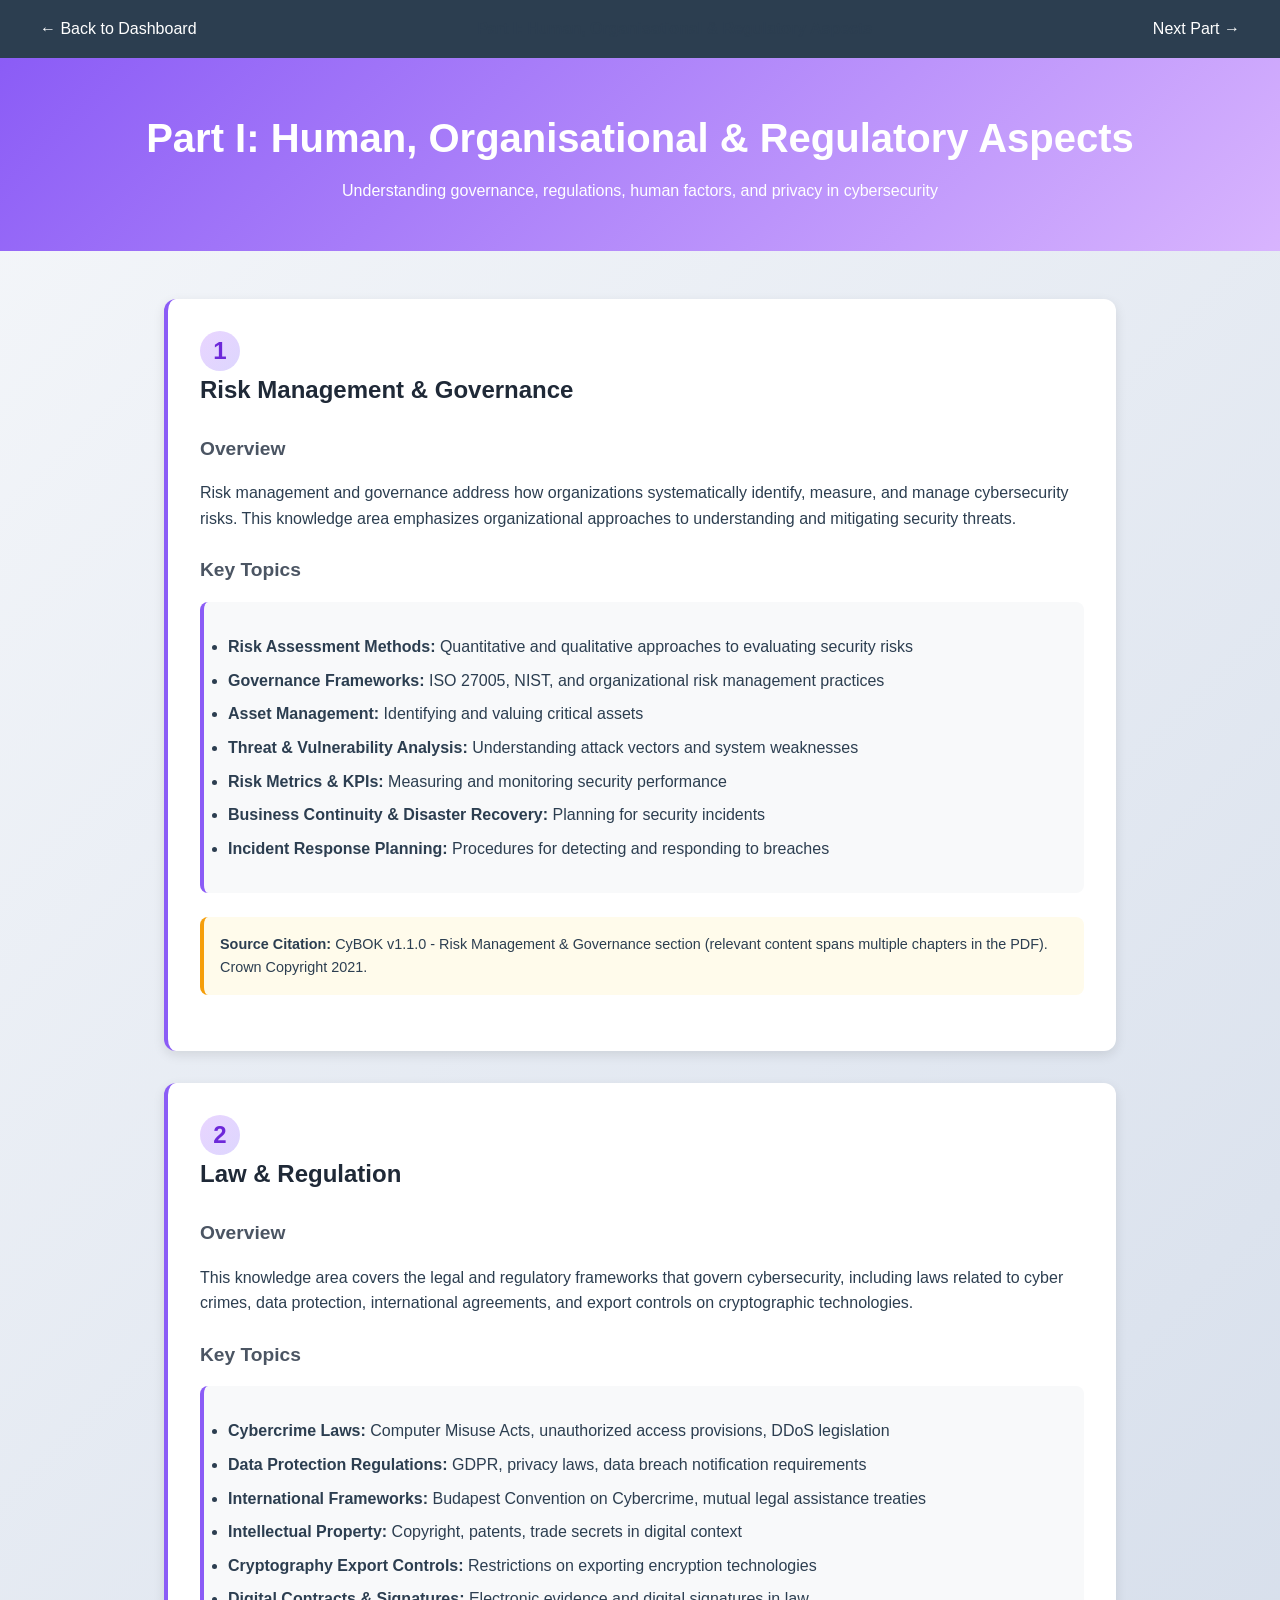
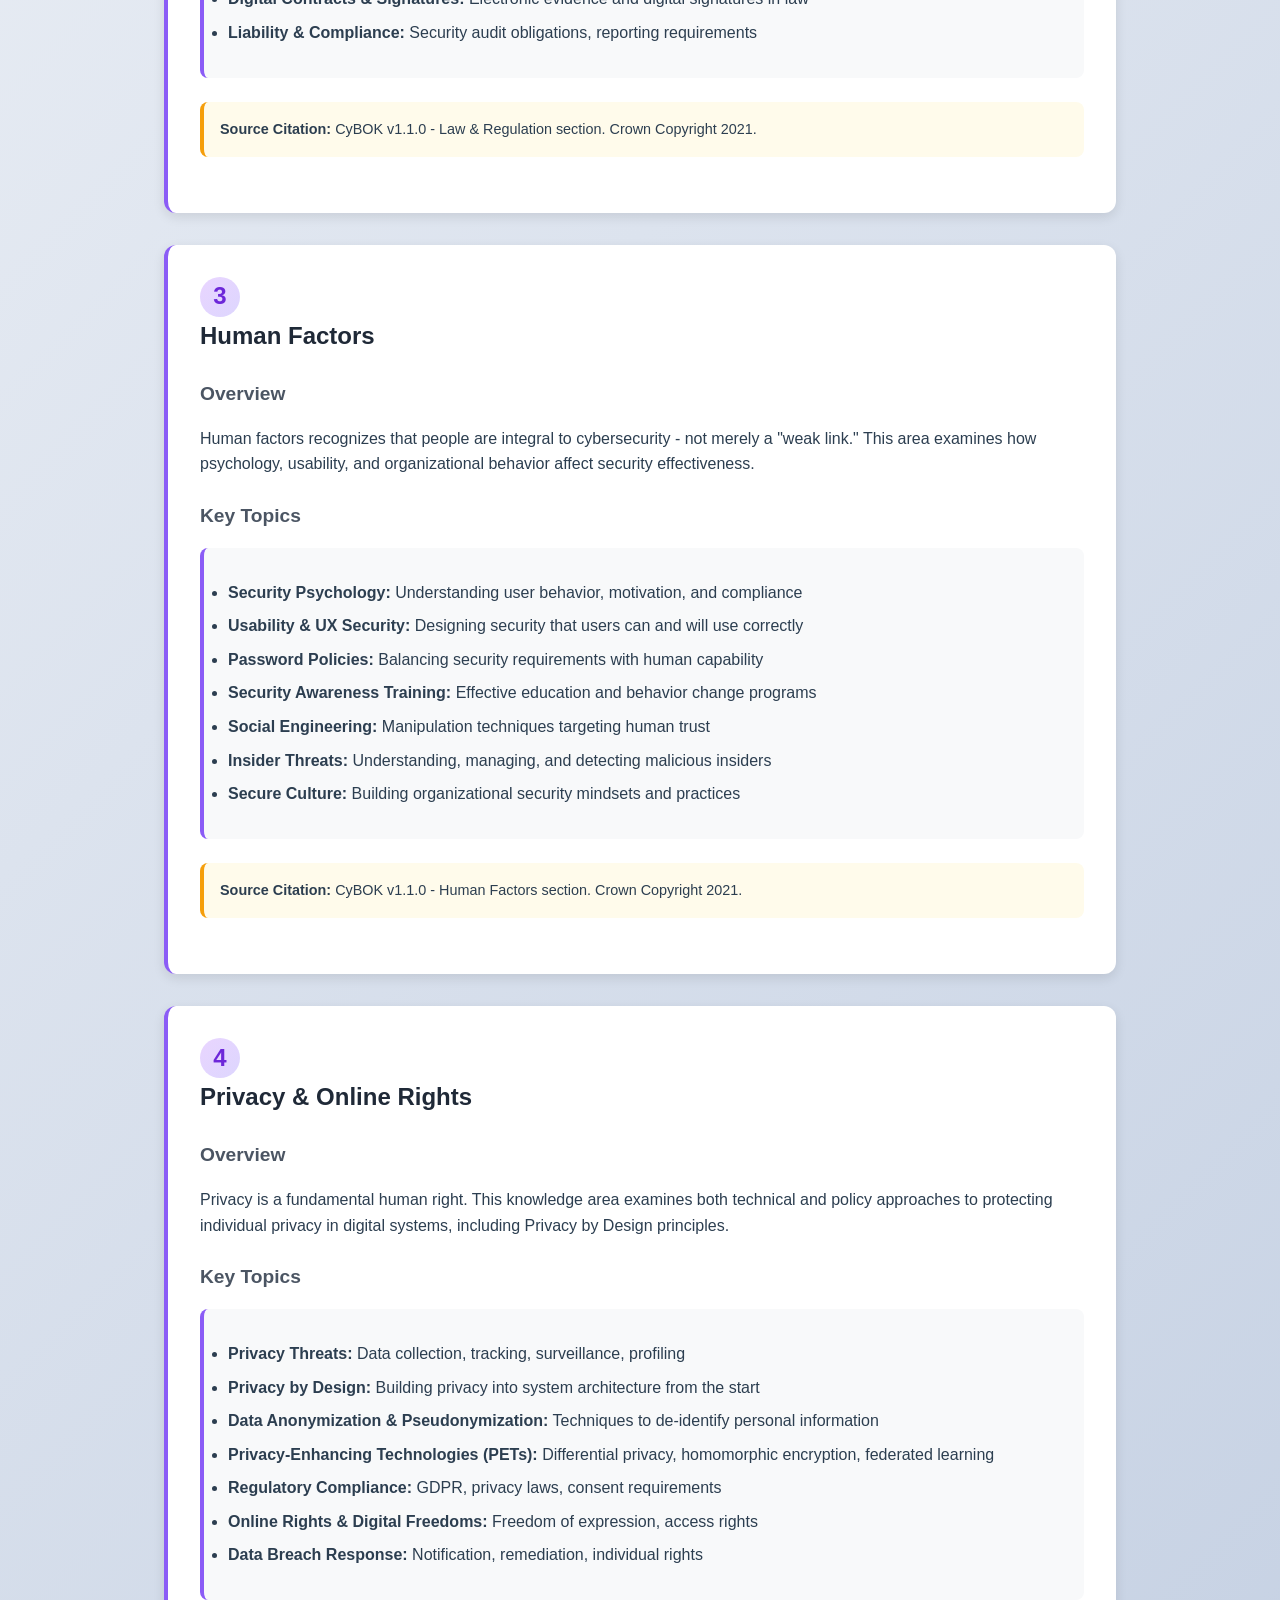
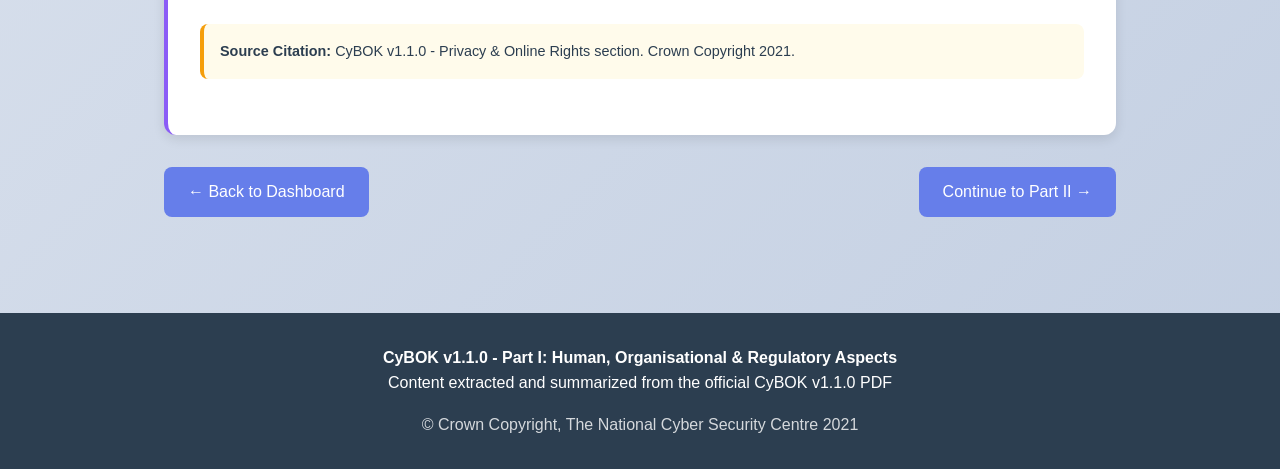
==== part-1.html @ 585366ef "Add files via upload" ====
<!DOCTYPE html>
<html lang="id">
<head>
  <meta charset="UTF-8">
  <meta name="viewport" content="width=device-width, initial-scale=1.0">
  <meta name="description" content="Part I: Human, Organisational & Regulatory Aspects - CyBOK">
  <title>Part I - CyBOK v1.1.0</title>
  <style>
    * { box-sizing: border-box; margin: 0; padding: 0; }
    :root { --transition-smooth: all 0.3s cubic-bezier(0.4, 0, 0.2, 1); }
    html { scroll-behavior: smooth; }
    body {
      font-family: -apple-system, BlinkMacSystemFont, 'Segoe UI', sans-serif;
      background: linear-gradient(135deg, #f5f7fa 0%, #c3cfe2 100%);
      color: #2c3e50;
      line-height: 1.6;
    }
    .navbar {
      background: #2c3e50;
      padding: 1rem 1.5rem;
      display: flex;
      justify-content: space-between;
      align-items: center;
      box-shadow: 0 2px 10px rgba(0,0,0,0.1);
    }
    .navbar a {
      color: white;
      text-decoration: none;
      margin: 0 1rem;
      transition: var(--transition-smooth);
    }
    .navbar a:hover { color: #667eea; }
    .header {
      background: linear-gradient(135deg, #8B5CF6 0%, #D8B4FE 100%);
      color: white;
      padding: 3rem 1.5rem;
      text-align: center;
    }
    .header h1 { font-size: 2.5rem; margin-bottom: 0.5rem; }
    .container { max-width: 1000px; margin: 0 auto; padding: 3rem 1.5rem; }
    .ka-card {
      background: white;
      border-radius: 12px;
      padding: 2rem;
      margin-bottom: 2rem;
      box-shadow: 0 4px 12px rgba(0,0,0,0.1);
      border-left: 4px solid #8B5CF6;
    }
    .ka-card h3 { font-size: 1.5rem; margin-bottom: 1rem; color: #1f2937; }
    .ka-number {
      display: inline-block;
      width: 40px;
      height: 40px;
      background: linear-gradient(135deg, #E9D5FF, #DDD6FE);
      color: #6D28D9;
      border-radius: 50%;
      display: flex;
      align-items: center;
      justify-content: center;
      font-weight: 700;
      margin-right: 1rem;
    }
    .section-title { font-size: 1.2rem; font-weight: 700; color: #4b5563; margin: 1.5rem 0 1rem; }
    .key-points {
      background: #f8f9fa;
      border-left: 4px solid #8B5CF6;
      padding: 1.5rem;
      margin: 1rem 0;
      border-radius: 8px;
    }
    .key-points li { margin: 0.5rem 0; }
    .pdf-citation {
      background: #fffbeb;
      border-left: 4px solid #f59e0b;
      padding: 1rem;
      margin: 1.5rem 0;
      border-radius: 8px;
      font-size: 0.9rem;
    }
    .footer {
      background: #2c3e50;
      color: white;
      text-align: center;
      padding: 2rem 1.5rem;
      margin-top: 3rem;
    }
    .nav-buttons {
      display: flex;
      gap: 1rem;
      justify-content: space-between;
      margin-top: 2rem;
    }
    .nav-btn {
      padding: 0.75rem 1.5rem;
      background: #667eea;
      color: white;
      text-decoration: none;
      border-radius: 8px;
      transition: var(--transition-smooth);
    }
    .nav-btn:hover { background: #764ba2; }
    .nav-btn:disabled { background: #ccc; cursor: not-allowed; }
  </style>
</head>
<body>

  <div class="navbar">
    <a href="index-dashboard.html">← Back to Dashboard</a>
    <strong>Part I: Human, Organisational & Regulatory Aspects</strong>
    <a href="part-2.html">Next Part →</a>
  </div>

  <div class="header">
    <h1>Part I: Human, Organisational & Regulatory Aspects</h1>
    <p>Understanding governance, regulations, human factors, and privacy in cybersecurity</p>
  </div>

  <div class="container">
    
    <!-- KA 1 -->
    <div class="ka-card">
      <h3><span class="ka-number">1</span>Risk Management & Governance</h3>
      
      <div class="section-title">Overview</div>
      <p>Risk management and governance address how organizations systematically identify, measure, and manage cybersecurity risks. This knowledge area emphasizes organizational approaches to understanding and mitigating security threats.</p>
      
      <div class="section-title">Key Topics</div>
      <ul class="key-points">
        <li><strong>Risk Assessment Methods:</strong> Quantitative and qualitative approaches to evaluating security risks</li>
        <li><strong>Governance Frameworks:</strong> ISO 27005, NIST, and organizational risk management practices</li>
        <li><strong>Asset Management:</strong> Identifying and valuing critical assets</li>
        <li><strong>Threat & Vulnerability Analysis:</strong> Understanding attack vectors and system weaknesses</li>
        <li><strong>Risk Metrics & KPIs:</strong> Measuring and monitoring security performance</li>
        <li><strong>Business Continuity & Disaster Recovery:</strong> Planning for security incidents</li>
        <li><strong>Incident Response Planning:</strong> Procedures for detecting and responding to breaches</li>
      </ul>
      
      <div class="pdf-citation">
        <strong>Source Citation:</strong> CyBOK v1.1.0 - Risk Management & Governance section (relevant content spans multiple chapters in the PDF). Crown Copyright 2021.
      </div>
    </div>

    <!-- KA 2 -->
    <div class="ka-card">
      <h3><span class="ka-number">2</span>Law & Regulation</h3>
      
      <div class="section-title">Overview</div>
      <p>This knowledge area covers the legal and regulatory frameworks that govern cybersecurity, including laws related to cyber crimes, data protection, international agreements, and export controls on cryptographic technologies.</p>
      
      <div class="section-title">Key Topics</div>
      <ul class="key-points">
        <li><strong>Cybercrime Laws:</strong> Computer Misuse Acts, unauthorized access provisions, DDoS legislation</li>
        <li><strong>Data Protection Regulations:</strong> GDPR, privacy laws, data breach notification requirements</li>
        <li><strong>International Frameworks:</strong> Budapest Convention on Cybercrime, mutual legal assistance treaties</li>
        <li><strong>Intellectual Property:</strong> Copyright, patents, trade secrets in digital context</li>
        <li><strong>Cryptography Export Controls:</strong> Restrictions on exporting encryption technologies</li>
        <li><strong>Digital Contracts & Signatures:</strong> Electronic evidence and digital signatures in law</li>
        <li><strong>Liability & Compliance:</strong> Security audit obligations, reporting requirements</li>
      </ul>
      
      <div class="pdf-citation">
        <strong>Source Citation:</strong> CyBOK v1.1.0 - Law & Regulation section. Crown Copyright 2021.
      </div>
    </div>

    <!-- KA 3 -->
    <div class="ka-card">
      <h3><span class="ka-number">3</span>Human Factors</h3>
      
      <div class="section-title">Overview</div>
      <p>Human factors recognizes that people are integral to cybersecurity - not merely a "weak link." This area examines how psychology, usability, and organizational behavior affect security effectiveness.</p>
      
      <div class="section-title">Key Topics</div>
      <ul class="key-points">
        <li><strong>Security Psychology:</strong> Understanding user behavior, motivation, and compliance</li>
        <li><strong>Usability & UX Security:</strong> Designing security that users can and will use correctly</li>
        <li><strong>Password Policies:</strong> Balancing security requirements with human capability</li>
        <li><strong>Security Awareness Training:</strong> Effective education and behavior change programs</li>
        <li><strong>Social Engineering:</strong> Manipulation techniques targeting human trust</li>
        <li><strong>Insider Threats:</strong> Understanding, managing, and detecting malicious insiders</li>
        <li><strong>Secure Culture:</strong> Building organizational security mindsets and practices</li>
      </ul>
      
      <div class="pdf-citation">
        <strong>Source Citation:</strong> CyBOK v1.1.0 - Human Factors section. Crown Copyright 2021.
      </div>
    </div>

    <!-- KA 4 -->
    <div class="ka-card">
      <h3><span class="ka-number">4</span>Privacy & Online Rights</h3>
      
      <div class="section-title">Overview</div>
      <p>Privacy is a fundamental human right. This knowledge area examines both technical and policy approaches to protecting individual privacy in digital systems, including Privacy by Design principles.</p>
      
      <div class="section-title">Key Topics</div>
      <ul class="key-points">
        <li><strong>Privacy Threats:</strong> Data collection, tracking, surveillance, profiling</li>
        <li><strong>Privacy by Design:</strong> Building privacy into system architecture from the start</li>
        <li><strong>Data Anonymization & Pseudonymization:</strong> Techniques to de-identify personal information</li>
        <li><strong>Privacy-Enhancing Technologies (PETs):</strong> Differential privacy, homomorphic encryption, federated learning</li>
        <li><strong>Regulatory Compliance:</strong> GDPR, privacy laws, consent requirements</li>
        <li><strong>Online Rights & Digital Freedoms:</strong> Freedom of expression, access rights</li>
        <li><strong>Data Breach Response:</strong> Notification, remediation, individual rights</li>
      </ul>
      
      <div class="pdf-citation">
        <strong>Source Citation:</strong> CyBOK v1.1.0 - Privacy & Online Rights section. Crown Copyright 2021.
      </div>
    </div>

    <div class="nav-buttons">
      <a href="index-dashboard.html" class="nav-btn">← Back to Dashboard</a>
      <a href="part-2.html" class="nav-btn">Continue to Part II →</a>
    </div>

  </div>

  <footer class="footer">
    <p><strong>CyBOK v1.1.0 - Part I: Human, Organisational & Regulatory Aspects</strong></p>
    <p>Content extracted and summarized from the official CyBOK v1.1.0 PDF</p>
    <p style="margin-top: 1rem; opacity: 0.8;">© Crown Copyright, The National Cyber Security Centre 2021</p>
  </footer>

</body>
</html>
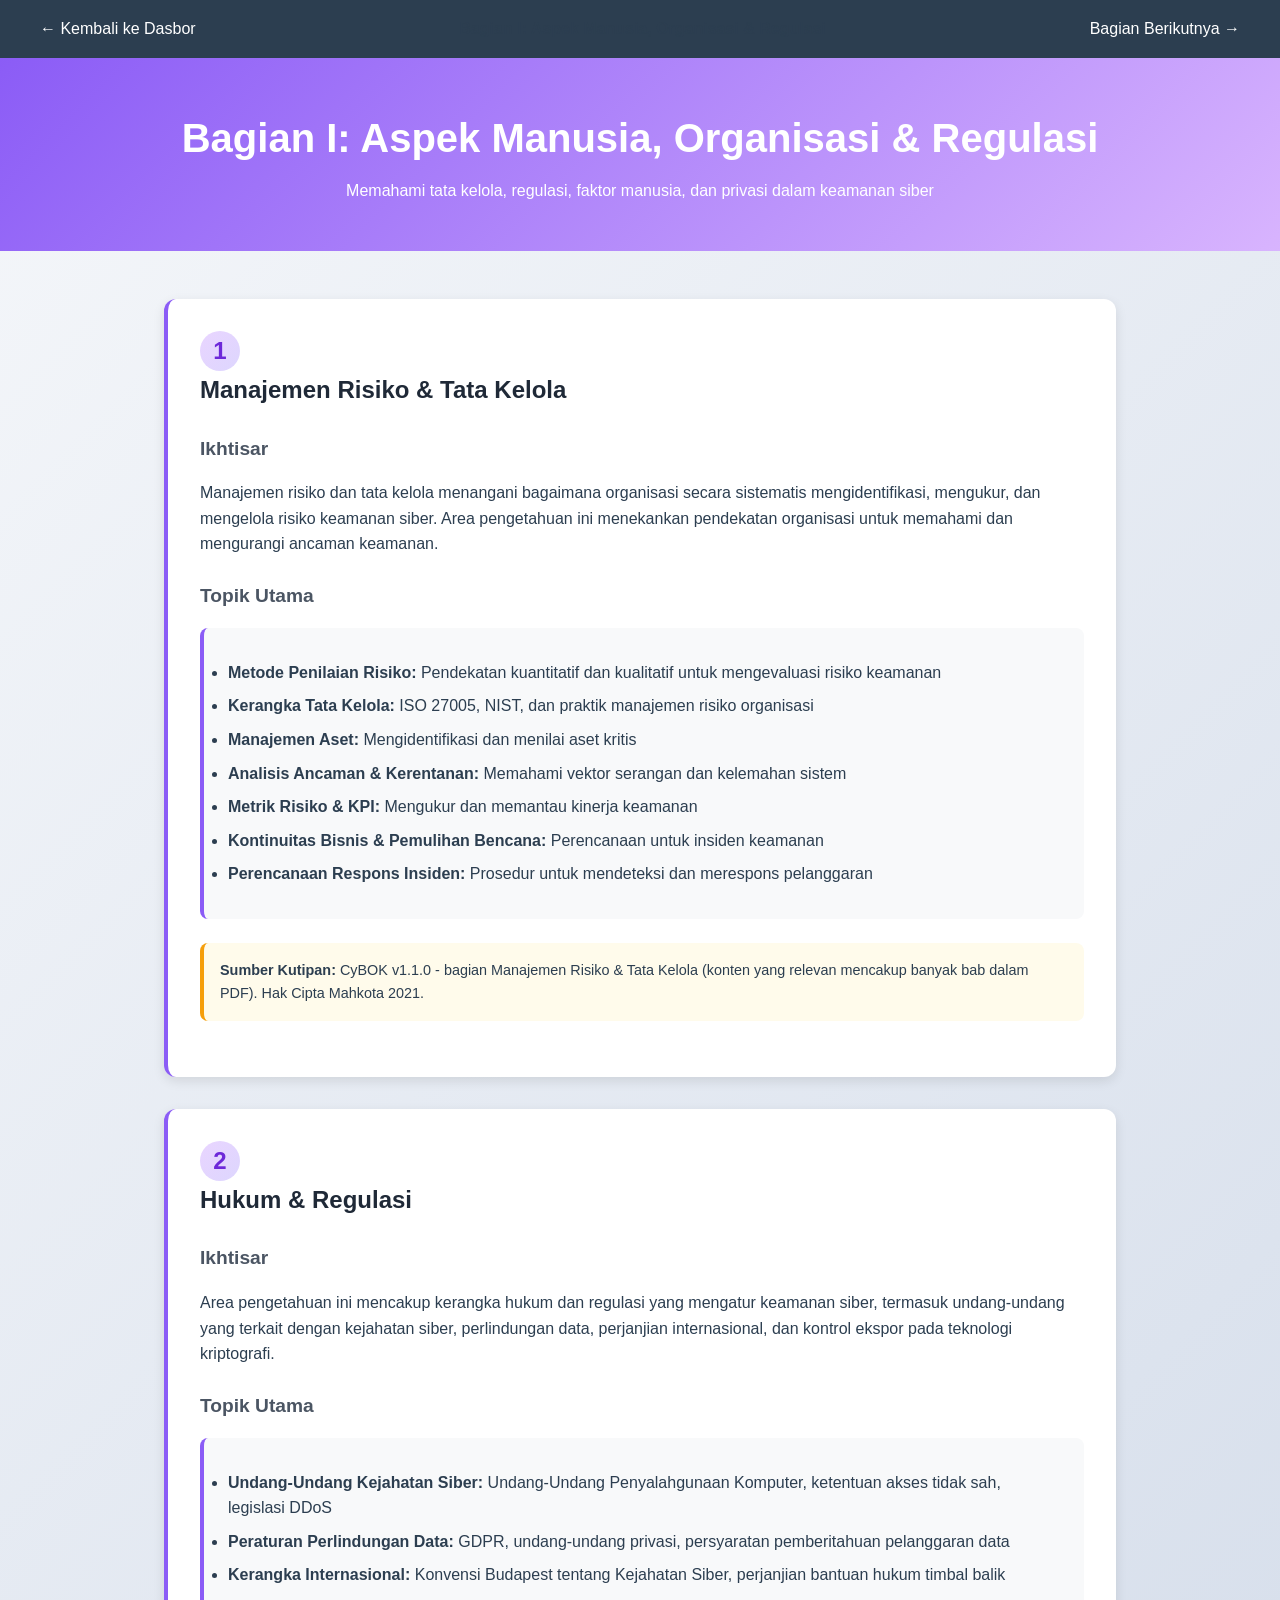
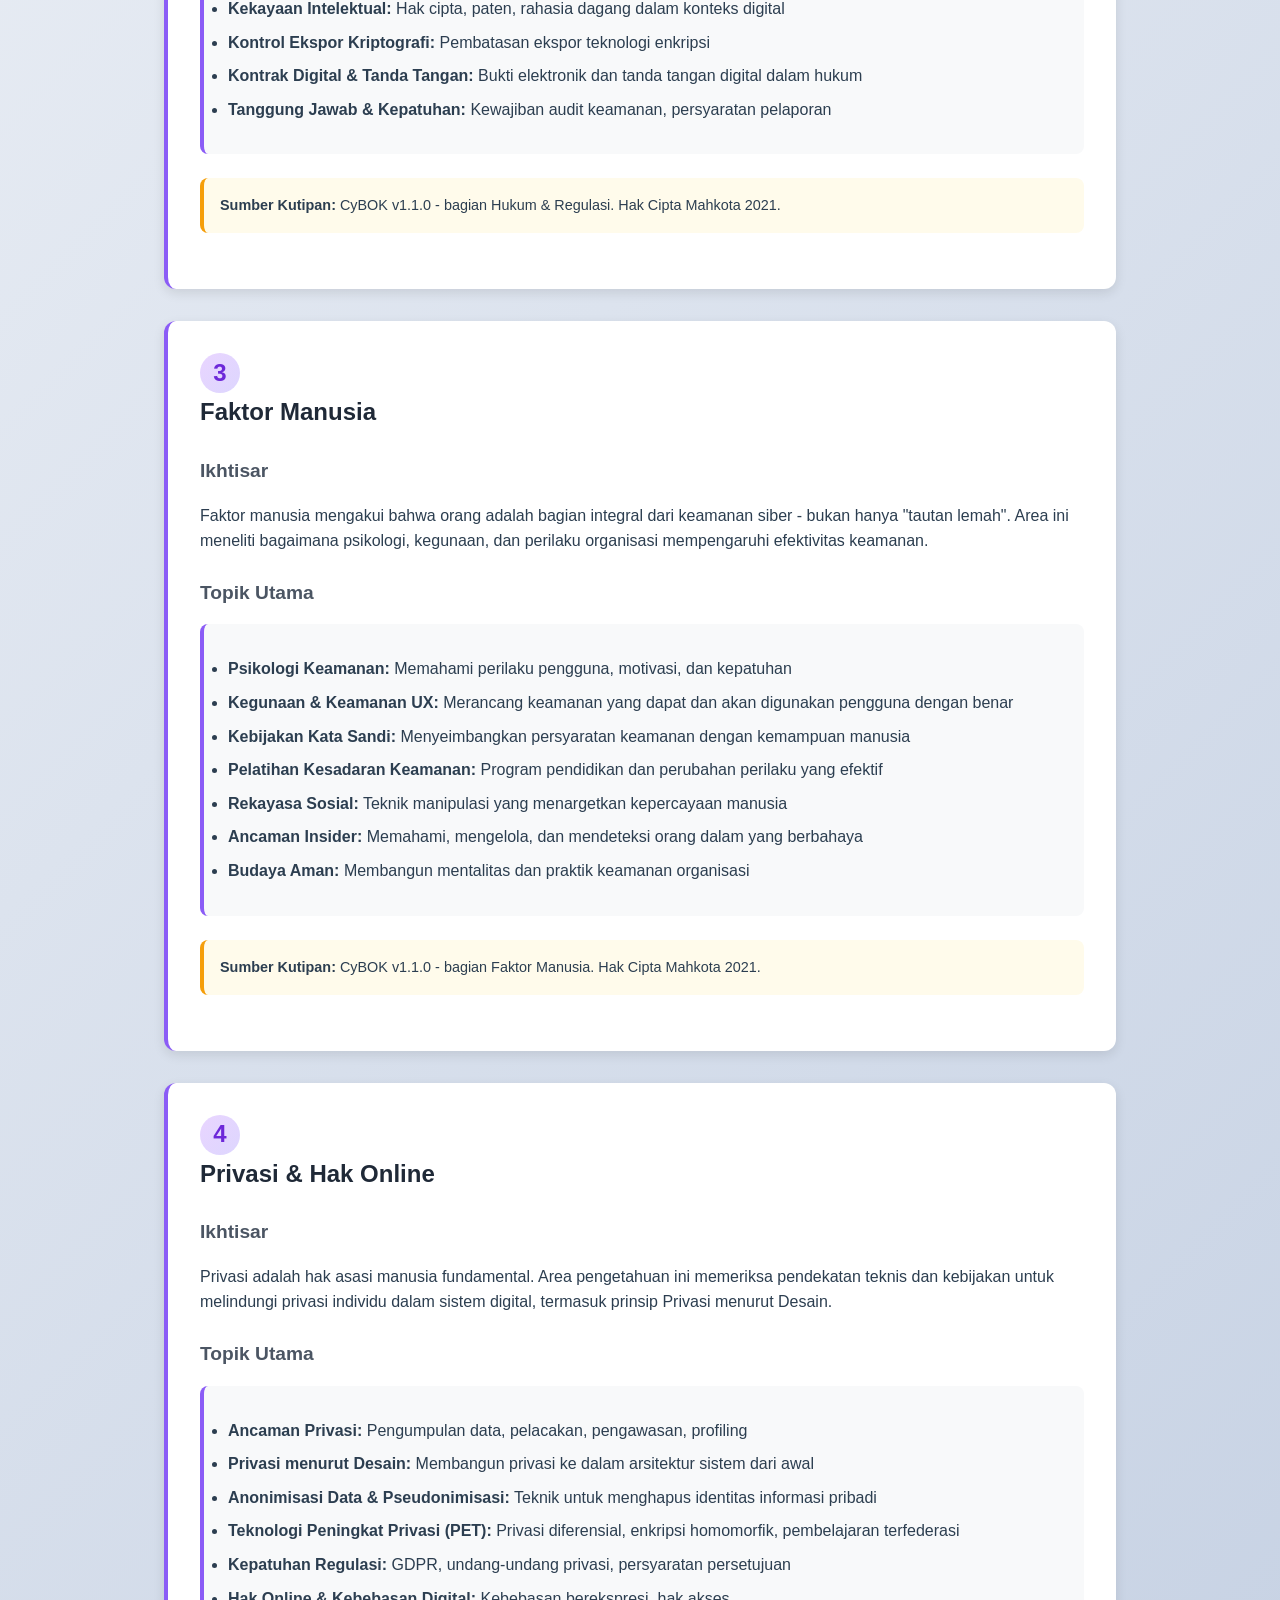
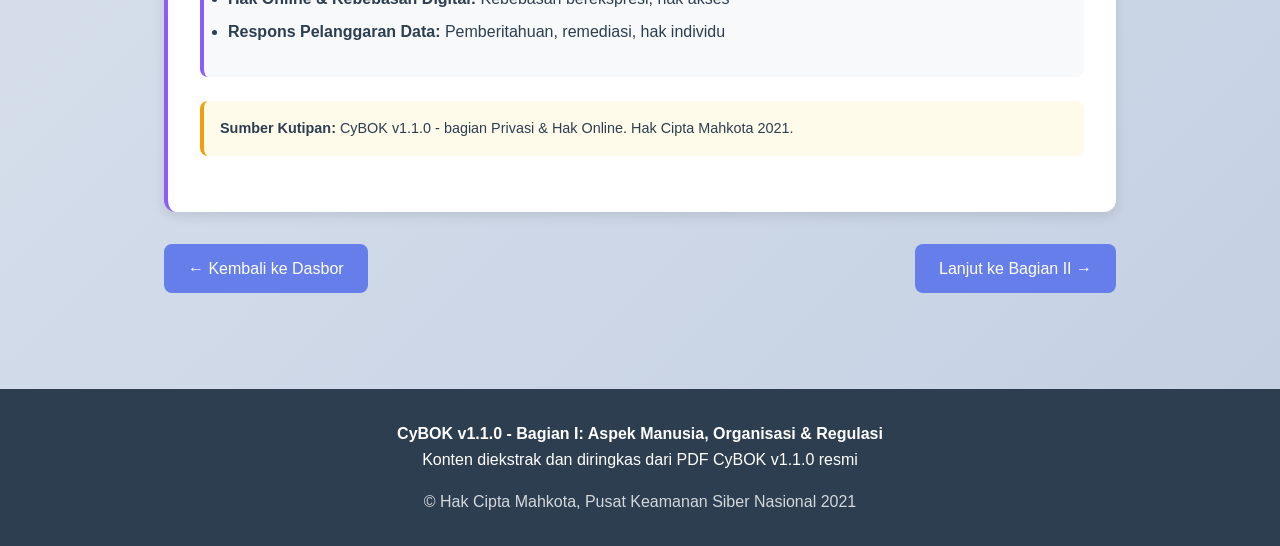
==== commit 7d4b6e7d: "Extract CSS and localize site to Indonesian Move inline styles into two new stylesheets (css/index.c" ====
--- a/part-1.html
+++ b/part-1.html
@@ -3,223 +3,129 @@
 <head>
   <meta charset="UTF-8">
   <meta name="viewport" content="width=device-width, initial-scale=1.0">
-  <meta name="description" content="Part I: Human, Organisational & Regulatory Aspects - CyBOK">
-  <title>Part I - CyBOK v1.1.0</title>
-  <style>
-    * { box-sizing: border-box; margin: 0; padding: 0; }
-    :root { --transition-smooth: all 0.3s cubic-bezier(0.4, 0, 0.2, 1); }
-    html { scroll-behavior: smooth; }
-    body {
-      font-family: -apple-system, BlinkMacSystemFont, 'Segoe UI', sans-serif;
-      background: linear-gradient(135deg, #f5f7fa 0%, #c3cfe2 100%);
-      color: #2c3e50;
-      line-height: 1.6;
-    }
-    .navbar {
-      background: #2c3e50;
-      padding: 1rem 1.5rem;
-      display: flex;
-      justify-content: space-between;
-      align-items: center;
-      box-shadow: 0 2px 10px rgba(0,0,0,0.1);
-    }
-    .navbar a {
-      color: white;
-      text-decoration: none;
-      margin: 0 1rem;
-      transition: var(--transition-smooth);
-    }
-    .navbar a:hover { color: #667eea; }
-    .header {
-      background: linear-gradient(135deg, #8B5CF6 0%, #D8B4FE 100%);
-      color: white;
-      padding: 3rem 1.5rem;
-      text-align: center;
-    }
-    .header h1 { font-size: 2.5rem; margin-bottom: 0.5rem; }
-    .container { max-width: 1000px; margin: 0 auto; padding: 3rem 1.5rem; }
-    .ka-card {
-      background: white;
-      border-radius: 12px;
-      padding: 2rem;
-      margin-bottom: 2rem;
-      box-shadow: 0 4px 12px rgba(0,0,0,0.1);
-      border-left: 4px solid #8B5CF6;
-    }
-    .ka-card h3 { font-size: 1.5rem; margin-bottom: 1rem; color: #1f2937; }
-    .ka-number {
-      display: inline-block;
-      width: 40px;
-      height: 40px;
-      background: linear-gradient(135deg, #E9D5FF, #DDD6FE);
-      color: #6D28D9;
-      border-radius: 50%;
-      display: flex;
-      align-items: center;
-      justify-content: center;
-      font-weight: 700;
-      margin-right: 1rem;
-    }
-    .section-title { font-size: 1.2rem; font-weight: 700; color: #4b5563; margin: 1.5rem 0 1rem; }
-    .key-points {
-      background: #f8f9fa;
-      border-left: 4px solid #8B5CF6;
-      padding: 1.5rem;
-      margin: 1rem 0;
-      border-radius: 8px;
-    }
-    .key-points li { margin: 0.5rem 0; }
-    .pdf-citation {
-      background: #fffbeb;
-      border-left: 4px solid #f59e0b;
-      padding: 1rem;
-      margin: 1.5rem 0;
-      border-radius: 8px;
-      font-size: 0.9rem;
-    }
-    .footer {
-      background: #2c3e50;
-      color: white;
-      text-align: center;
-      padding: 2rem 1.5rem;
-      margin-top: 3rem;
-    }
-    .nav-buttons {
-      display: flex;
-      gap: 1rem;
-      justify-content: space-between;
-      margin-top: 2rem;
-    }
-    .nav-btn {
-      padding: 0.75rem 1.5rem;
-      background: #667eea;
-      color: white;
-      text-decoration: none;
-      border-radius: 8px;
-      transition: var(--transition-smooth);
-    }
-    .nav-btn:hover { background: #764ba2; }
-    .nav-btn:disabled { background: #ccc; cursor: not-allowed; }
-  </style>
+  <meta name="description" content="Bagian I: Aspek Manusia, Organisasi & Regulasi - CyBOK">
+  <title>Bagian I - CyBOK v1.1.0</title>
+  <link rel="stylesheet" href="css/parts.css">
+  <style>body { --navbar-class: part-1; }</style>
 </head>
-<body>
+<body class="part-1">
 
   <div class="navbar">
-    <a href="index-dashboard.html">← Back to Dashboard</a>
-    <strong>Part I: Human, Organisational & Regulatory Aspects</strong>
-    <a href="part-2.html">Next Part →</a>
+    <a href="index.html">← Kembali ke Dasbor</a>
+    <strong>Bagian I: Aspek Manusia, Organisasi & Regulasi</strong>
+    <a href="part-2.html">Bagian Berikutnya →</a>
   </div>
 
   <div class="header">
-    <h1>Part I: Human, Organisational & Regulatory Aspects</h1>
-    <p>Understanding governance, regulations, human factors, and privacy in cybersecurity</p>
+    <h1>Bagian I: Aspek Manusia, Organisasi & Regulasi</h1>
+    <p>Memahami tata kelola, regulasi, faktor manusia, dan privasi dalam keamanan siber</p>
   </div>
 
   <div class="container">
     
     <!-- KA 1 -->
     <div class="ka-card">
-      <h3><span class="ka-number">1</span>Risk Management & Governance</h3>
+      <h3><span class="ka-number">1</span>Manajemen Risiko & Tata Kelola</h3>
       
-      <div class="section-title">Overview</div>
-      <p>Risk management and governance address how organizations systematically identify, measure, and manage cybersecurity risks. This knowledge area emphasizes organizational approaches to understanding and mitigating security threats.</p>
+      <div class="section-title">Ikhtisar</div>
+      <p>Manajemen risiko dan tata kelola menangani bagaimana organisasi secara sistematis mengidentifikasi, mengukur, dan mengelola risiko keamanan siber. Area pengetahuan ini menekankan pendekatan organisasi untuk memahami dan mengurangi ancaman keamanan.</p>
       
-      <div class="section-title">Key Topics</div>
+      <div class="section-title">Topik Utama</div>
       <ul class="key-points">
-        <li><strong>Risk Assessment Methods:</strong> Quantitative and qualitative approaches to evaluating security risks</li>
-        <li><strong>Governance Frameworks:</strong> ISO 27005, NIST, and organizational risk management practices</li>
-        <li><strong>Asset Management:</strong> Identifying and valuing critical assets</li>
-        <li><strong>Threat & Vulnerability Analysis:</strong> Understanding attack vectors and system weaknesses</li>
-        <li><strong>Risk Metrics & KPIs:</strong> Measuring and monitoring security performance</li>
-        <li><strong>Business Continuity & Disaster Recovery:</strong> Planning for security incidents</li>
-        <li><strong>Incident Response Planning:</strong> Procedures for detecting and responding to breaches</li>
+        <li><strong>Metode Penilaian Risiko:</strong> Pendekatan kuantitatif dan kualitatif untuk mengevaluasi risiko keamanan</li>
+        <li><strong>Kerangka Tata Kelola:</strong> ISO 27005, NIST, dan praktik manajemen risiko organisasi</li>
+        <li><strong>Manajemen Aset:</strong> Mengidentifikasi dan menilai aset kritis</li>
+        <li><strong>Analisis Ancaman & Kerentanan:</strong> Memahami vektor serangan dan kelemahan sistem</li>
+        <li><strong>Metrik Risiko & KPI:</strong> Mengukur dan memantau kinerja keamanan</li>
+        <li><strong>Kontinuitas Bisnis & Pemulihan Bencana:</strong> Perencanaan untuk insiden keamanan</li>
+        <li><strong>Perencanaan Respons Insiden:</strong> Prosedur untuk mendeteksi dan merespons pelanggaran</li>
       </ul>
       
       <div class="pdf-citation">
-        <strong>Source Citation:</strong> CyBOK v1.1.0 - Risk Management & Governance section (relevant content spans multiple chapters in the PDF). Crown Copyright 2021.
+        <strong>Sumber Kutipan:</strong> CyBOK v1.1.0 - bagian Manajemen Risiko & Tata Kelola (konten yang relevan mencakup banyak bab dalam PDF). Hak Cipta Mahkota 2021.
       </div>
     </div>
 
     <!-- KA 2 -->
     <div class="ka-card">
-      <h3><span class="ka-number">2</span>Law & Regulation</h3>
+      <h3><span class="ka-number">2</span>Hukum & Regulasi</h3>
       
-      <div class="section-title">Overview</div>
-      <p>This knowledge area covers the legal and regulatory frameworks that govern cybersecurity, including laws related to cyber crimes, data protection, international agreements, and export controls on cryptographic technologies.</p>
+      <div class="section-title">Ikhtisar</div>
+      <p>Area pengetahuan ini mencakup kerangka hukum dan regulasi yang mengatur keamanan siber, termasuk undang-undang yang terkait dengan kejahatan siber, perlindungan data, perjanjian internasional, dan kontrol ekspor pada teknologi kriptografi.</p>
       
-      <div class="section-title">Key Topics</div>
+      <div class="section-title">Topik Utama</div>
       <ul class="key-points">
-        <li><strong>Cybercrime Laws:</strong> Computer Misuse Acts, unauthorized access provisions, DDoS legislation</li>
-        <li><strong>Data Protection Regulations:</strong> GDPR, privacy laws, data breach notification requirements</li>
-        <li><strong>International Frameworks:</strong> Budapest Convention on Cybercrime, mutual legal assistance treaties</li>
-        <li><strong>Intellectual Property:</strong> Copyright, patents, trade secrets in digital context</li>
-        <li><strong>Cryptography Export Controls:</strong> Restrictions on exporting encryption technologies</li>
-        <li><strong>Digital Contracts & Signatures:</strong> Electronic evidence and digital signatures in law</li>
-        <li><strong>Liability & Compliance:</strong> Security audit obligations, reporting requirements</li>
+        <li><strong>Undang-Undang Kejahatan Siber:</strong> Undang-Undang Penyalahgunaan Komputer, ketentuan akses tidak sah, legislasi DDoS</li>
+        <li><strong>Peraturan Perlindungan Data:</strong> GDPR, undang-undang privasi, persyaratan pemberitahuan pelanggaran data</li>
+        <li><strong>Kerangka Internasional:</strong> Konvensi Budapest tentang Kejahatan Siber, perjanjian bantuan hukum timbal balik</li>
+        <li><strong>Kekayaan Intelektual:</strong> Hak cipta, paten, rahasia dagang dalam konteks digital</li>
+        <li><strong>Kontrol Ekspor Kriptografi:</strong> Pembatasan ekspor teknologi enkripsi</li>
+        <li><strong>Kontrak Digital & Tanda Tangan:</strong> Bukti elektronik dan tanda tangan digital dalam hukum</li>
+        <li><strong>Tanggung Jawab & Kepatuhan:</strong> Kewajiban audit keamanan, persyaratan pelaporan</li>
       </ul>
       
       <div class="pdf-citation">
-        <strong>Source Citation:</strong> CyBOK v1.1.0 - Law & Regulation section. Crown Copyright 2021.
+        <strong>Sumber Kutipan:</strong> CyBOK v1.1.0 - bagian Hukum & Regulasi. Hak Cipta Mahkota 2021.
       </div>
     </div>
 
     <!-- KA 3 -->
     <div class="ka-card">
-      <h3><span class="ka-number">3</span>Human Factors</h3>
+      <h3><span class="ka-number">3</span>Faktor Manusia</h3>
       
-      <div class="section-title">Overview</div>
-      <p>Human factors recognizes that people are integral to cybersecurity - not merely a "weak link." This area examines how psychology, usability, and organizational behavior affect security effectiveness.</p>
+      <div class="section-title">Ikhtisar</div>
+      <p>Faktor manusia mengakui bahwa orang adalah bagian integral dari keamanan siber - bukan hanya "tautan lemah". Area ini meneliti bagaimana psikologi, kegunaan, dan perilaku organisasi mempengaruhi efektivitas keamanan.</p>
       
-      <div class="section-title">Key Topics</div>
+      <div class="section-title">Topik Utama</div>
       <ul class="key-points">
-        <li><strong>Security Psychology:</strong> Understanding user behavior, motivation, and compliance</li>
-        <li><strong>Usability & UX Security:</strong> Designing security that users can and will use correctly</li>
-        <li><strong>Password Policies:</strong> Balancing security requirements with human capability</li>
-        <li><strong>Security Awareness Training:</strong> Effective education and behavior change programs</li>
-        <li><strong>Social Engineering:</strong> Manipulation techniques targeting human trust</li>
-        <li><strong>Insider Threats:</strong> Understanding, managing, and detecting malicious insiders</li>
-        <li><strong>Secure Culture:</strong> Building organizational security mindsets and practices</li>
+        <li><strong>Psikologi Keamanan:</strong> Memahami perilaku pengguna, motivasi, dan kepatuhan</li>
+        <li><strong>Kegunaan & Keamanan UX:</strong> Merancang keamanan yang dapat dan akan digunakan pengguna dengan benar</li>
+        <li><strong>Kebijakan Kata Sandi:</strong> Menyeimbangkan persyaratan keamanan dengan kemampuan manusia</li>
+        <li><strong>Pelatihan Kesadaran Keamanan:</strong> Program pendidikan dan perubahan perilaku yang efektif</li>
+        <li><strong>Rekayasa Sosial:</strong> Teknik manipulasi yang menargetkan kepercayaan manusia</li>
+        <li><strong>Ancaman Insider:</strong> Memahami, mengelola, dan mendeteksi orang dalam yang berbahaya</li>
+        <li><strong>Budaya Aman:</strong> Membangun mentalitas dan praktik keamanan organisasi</li>
       </ul>
       
       <div class="pdf-citation">
-        <strong>Source Citation:</strong> CyBOK v1.1.0 - Human Factors section. Crown Copyright 2021.
+        <strong>Sumber Kutipan:</strong> CyBOK v1.1.0 - bagian Faktor Manusia. Hak Cipta Mahkota 2021.
       </div>
     </div>
 
     <!-- KA 4 -->
     <div class="ka-card">
-      <h3><span class="ka-number">4</span>Privacy & Online Rights</h3>
+      <h3><span class="ka-number">4</span>Privasi & Hak Online</h3>
       
-      <div class="section-title">Overview</div>
-      <p>Privacy is a fundamental human right. This knowledge area examines both technical and policy approaches to protecting individual privacy in digital systems, including Privacy by Design principles.</p>
+      <div class="section-title">Ikhtisar</div>
+      <p>Privasi adalah hak asasi manusia fundamental. Area pengetahuan ini memeriksa pendekatan teknis dan kebijakan untuk melindungi privasi individu dalam sistem digital, termasuk prinsip Privasi menurut Desain.</p>
       
-      <div class="section-title">Key Topics</div>
+      <div class="section-title">Topik Utama</div>
       <ul class="key-points">
-        <li><strong>Privacy Threats:</strong> Data collection, tracking, surveillance, profiling</li>
-        <li><strong>Privacy by Design:</strong> Building privacy into system architecture from the start</li>
-        <li><strong>Data Anonymization & Pseudonymization:</strong> Techniques to de-identify personal information</li>
-        <li><strong>Privacy-Enhancing Technologies (PETs):</strong> Differential privacy, homomorphic encryption, federated learning</li>
-        <li><strong>Regulatory Compliance:</strong> GDPR, privacy laws, consent requirements</li>
-        <li><strong>Online Rights & Digital Freedoms:</strong> Freedom of expression, access rights</li>
-        <li><strong>Data Breach Response:</strong> Notification, remediation, individual rights</li>
+        <li><strong>Ancaman Privasi:</strong> Pengumpulan data, pelacakan, pengawasan, profiling</li>
+        <li><strong>Privasi menurut Desain:</strong> Membangun privasi ke dalam arsitektur sistem dari awal</li>
+        <li><strong>Anonimisasi Data & Pseudonimisasi:</strong> Teknik untuk menghapus identitas informasi pribadi</li>
+        <li><strong>Teknologi Peningkat Privasi (PET):</strong> Privasi diferensial, enkripsi homomorfik, pembelajaran terfederasi</li>
+        <li><strong>Kepatuhan Regulasi:</strong> GDPR, undang-undang privasi, persyaratan persetujuan</li>
+        <li><strong>Hak Online & Kebebasan Digital:</strong> Kebebasan berekspresi, hak akses</li>
+        <li><strong>Respons Pelanggaran Data:</strong> Pemberitahuan, remediasi, hak individu</li>
       </ul>
       
       <div class="pdf-citation">
-        <strong>Source Citation:</strong> CyBOK v1.1.0 - Privacy & Online Rights section. Crown Copyright 2021.
+        <strong>Sumber Kutipan:</strong> CyBOK v1.1.0 - bagian Privasi & Hak Online. Hak Cipta Mahkota 2021.
       </div>
     </div>
 
     <div class="nav-buttons">
-      <a href="index-dashboard.html" class="nav-btn">← Back to Dashboard</a>
-      <a href="part-2.html" class="nav-btn">Continue to Part II →</a>
+      <a href="index.html" class="nav-btn">← Kembali ke Dasbor</a>
+      <a href="part-2.html" class="nav-btn">Lanjut ke Bagian II →</a>
     </div>
 
   </div>
 
   <footer class="footer">
-    <p><strong>CyBOK v1.1.0 - Part I: Human, Organisational & Regulatory Aspects</strong></p>
-    <p>Content extracted and summarized from the official CyBOK v1.1.0 PDF</p>
-    <p style="margin-top: 1rem; opacity: 0.8;">© Crown Copyright, The National Cyber Security Centre 2021</p>
+    <p><strong>CyBOK v1.1.0 - Bagian I: Aspek Manusia, Organisasi & Regulasi</strong></p>
+    <p>Konten diekstrak dan diringkas dari PDF CyBOK v1.1.0 resmi</p>
+    <p style="margin-top: 1rem; opacity: 0.8;">© Hak Cipta Mahkota, Pusat Keamanan Siber Nasional 2021</p>
   </footer>
 
 </body>
--- a/css/parts.css
+++ b/css/parts.css
@@ -0,0 +1,131 @@
+* { box-sizing: border-box; margin: 0; padding: 0; }
+:root { --transition-smooth: all 0.3s cubic-bezier(0.4, 0, 0.2, 1); }
+html { scroll-behavior: smooth; }
+body {
+  font-family: -apple-system, BlinkMacSystemFont, 'Segoe UI', sans-serif;
+  background: linear-gradient(135deg, #f5f7fa 0%, #c3cfe2 100%);
+  color: #2c3e50;
+  line-height: 1.6;
+}
+.navbar {
+  background: #2c3e50;
+  padding: 1rem 1.5rem;
+  display: flex;
+  justify-content: space-between;
+  align-items: center;
+  box-shadow: 0 2px 10px rgba(0,0,0,0.1);
+}
+.navbar a {
+  color: white;
+  text-decoration: none;
+  margin: 0 1rem;
+  transition: var(--transition-smooth);
+}
+.header {
+  color: white;
+  padding: 3rem 1.5rem;
+  text-align: center;
+}
+.header h1 { font-size: 2.5rem; margin-bottom: 0.5rem; }
+.container { max-width: 1000px; margin: 0 auto; padding: 3rem 1.5rem; }
+.ka-card {
+  background: white;
+  border-radius: 12px;
+  padding: 2rem;
+  margin-bottom: 2rem;
+  box-shadow: 0 4px 12px rgba(0,0,0,0.1);
+}
+.ka-card h3 { font-size: 1.5rem; margin-bottom: 1rem; color: #1f2937; }
+.ka-number {
+  display: inline-block;
+  width: 40px;
+  height: 40px;
+  border-radius: 50%;
+  display: flex;
+  align-items: center;
+  justify-content: center;
+  font-weight: 700;
+  margin-right: 1rem;
+}
+.section-title { font-size: 1.2rem; font-weight: 700; color: #4b5563; margin: 1.5rem 0 1rem; }
+.key-points {
+  background: #f8f9fa;
+  padding: 1.5rem;
+  margin: 1rem 0;
+  border-radius: 8px;
+}
+.key-points li { margin: 0.5rem 0; }
+.pdf-citation {
+  background: #fffbeb;
+  border-left: 4px solid #f59e0b;
+  padding: 1rem;
+  margin: 1.5rem 0;
+  border-radius: 8px;
+  font-size: 0.9rem;
+}
+.footer {
+  background: #2c3e50;
+  color: white;
+  text-align: center;
+  padding: 2rem 1.5rem;
+  margin-top: 3rem;
+}
+.nav-buttons {
+  display: flex;
+  gap: 1rem;
+  justify-content: space-between;
+  margin-top: 2rem;
+}
+.nav-btn {
+  padding: 0.75rem 1.5rem;
+  color: white;
+  text-decoration: none;
+  border-radius: 8px;
+  transition: var(--transition-smooth);
+}
+.nav-btn:disabled { background: #ccc; cursor: not-allowed; }
+
+/* Part 1 - Purple */
+.part-1 .navbar a:hover { color: #667eea; }
+.part-1 .header { background: linear-gradient(135deg, #8B5CF6 0%, #D8B4FE 100%); }
+.part-1 .ka-card { border-left: 4px solid #8B5CF6; }
+.part-1 .ka-number { background: linear-gradient(135deg, #E9D5FF, #DDD6FE); color: #6D28D9; }
+.part-1 .key-points { border-left: 4px solid #8B5CF6; }
+.part-1 .nav-btn { background: #667eea; }
+.part-1 .nav-btn:hover { background: #764ba2; }
+
+/* Part 2 - Orange */
+.part-2 .navbar a:hover { color: #F97316; }
+.part-2 .header { background: linear-gradient(135deg, #F97316 0%, #FED7AA 100%); }
+.part-2 .ka-card { border-left: 4px solid #F97316; }
+.part-2 .ka-number { background: linear-gradient(135deg, #FFEDD5, #FED7AA); color: #C2410C; }
+.part-2 .key-points { border-left: 4px solid #F97316; }
+.part-2 .nav-btn { background: #F97316; }
+.part-2 .nav-btn:hover { background: #C2410C; }
+
+/* Part 3 - Teal */
+.part-3 .navbar a:hover { color: #14B8A6; }
+.part-3 .header { background: linear-gradient(135deg, #14B8A6 0%, #99F6E4 100%); }
+.part-3 .ka-card { border-left: 4px solid #14B8A6; }
+.part-3 .ka-number { background: linear-gradient(135deg, #CCFBF1, #B2F5EA); color: #0D9488; }
+.part-3 .key-points { border-left: 4px solid #14B8A6; }
+.part-3 .nav-btn { background: #14B8A6; }
+.part-3 .nav-btn:hover { background: #0D9488; }
+
+/* Part 4 - Blue */
+.part-4 .navbar a:hover { color: #3B82F6; }
+.part-4 .header { background: linear-gradient(135deg, #3B82F6 0%, #93C5FD 100%); }
+.part-4 .ka-card { border-left: 4px solid #3B82F6; }
+.part-4 .ka-number { background: linear-gradient(135deg, #DBEAFE, #BFDBFE); color: #1E40AF; }
+.part-4 .key-points { border-left: 4px solid #3B82F6; }
+.part-4 .nav-btn { background: #3B82F6; }
+.part-4 .nav-btn:hover { background: #1E40AF; }
+
+/* Part 5 - Amber */
+.part-5 .navbar a:hover { color: #F59E0B; }
+.part-5 .header { background: linear-gradient(135deg, #F59E0B 0%, #FCD34D 100%); }
+.part-5 .ka-card { border-left: 4px solid #F59E0B; }
+.part-5 .ka-number { background: linear-gradient(135deg, #FEF3C7, #FCD34D); color: #B45309; }
+.part-5 .key-points { border-left: 4px solid #F59E0B; }
+.part-5 .nav-btn { background: #F59E0B; }
+.part-5 .nav-btn:hover { background: #B45309; }
